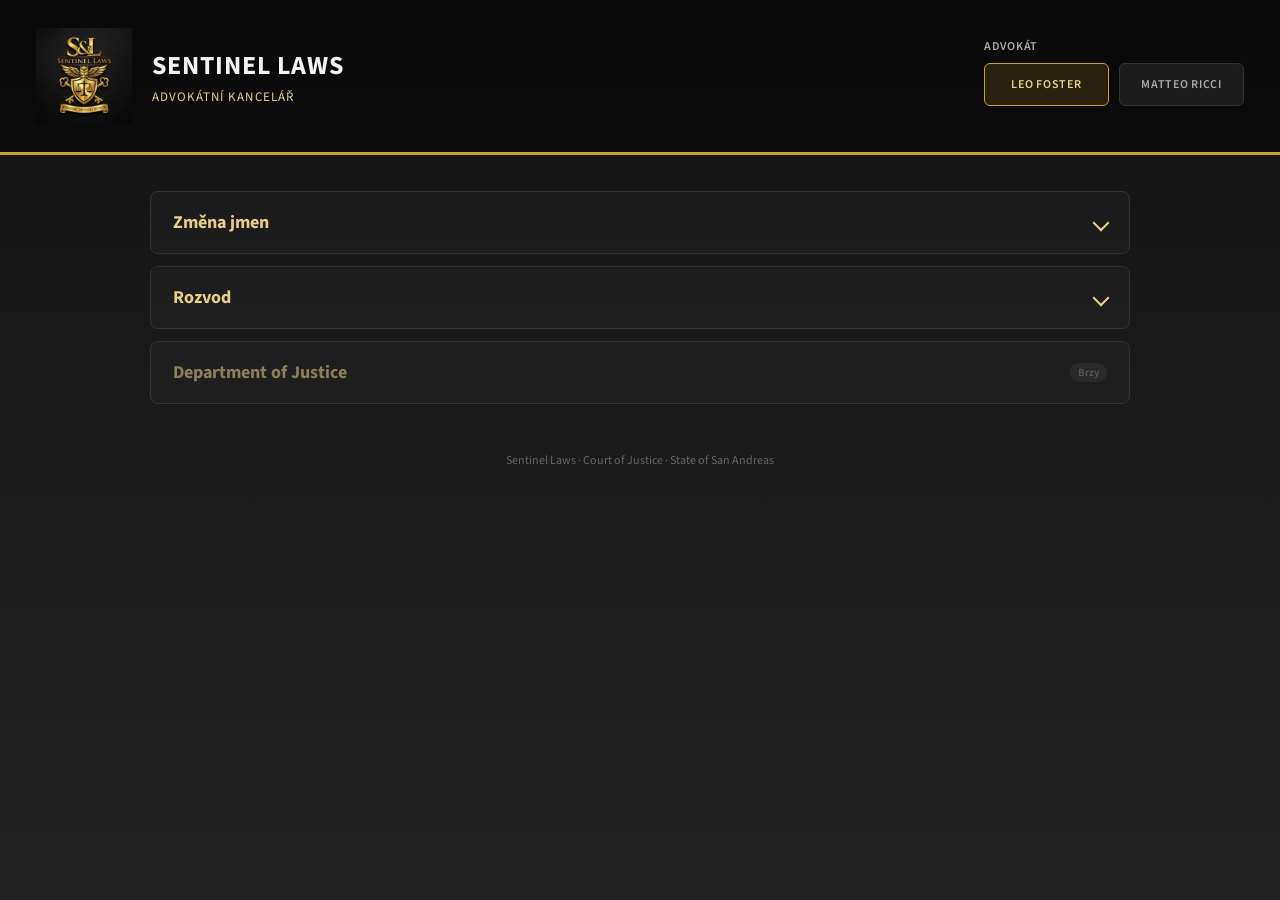
==== index.html @ 81c290f2 "Initial commit: Sentinel Laws court forms portal Co-authored-by: Cursor <cursoragent@cursor.com>" ====
<!DOCTYPE html>
<html lang="cs">
<head>
  <meta charset="UTF-8">
  <meta name="viewport" content="width=device-width, initial-scale=1.0">
  <title>Sentinel Laws — Formuláře</title>
  <link rel="stylesheet" href="portal.css">
</head>
<body class="portal">
  <header class="portal-header">
    <div class="portal-brand">
      <img class="portal-logo" src="sentinel-laws-logo.png" alt="Sentinel Laws">
      <div class="portal-brand-text">
        <h1>Sentinel Laws</h1>
        <p>Advokátní kancelář</p>
      </div>
    </div>

    <div class="portal-attorney">
      <label for="attorney-leo">Advokát</label>
      <div class="attorney-options">
        <label class="attorney-option">
          <input type="radio" name="attorney" id="attorney-leo" value="leo-foster">
          <span>Leo Foster</span>
        </label>
        <label class="attorney-option">
          <input type="radio" name="attorney" id="attorney-matteo" value="matteo-ricci">
          <span>Matteo Ricci</span>
        </label>
      </div>
    </div>
  </header>

  <main class="portal-main">
    <div class="category-list">
      <div class="category">
        <button type="button" class="category-toggle" aria-expanded="false" aria-controls="category-name-change">
          <span class="category-title">Změna jmen</span>
          <span class="category-chevron" aria-hidden="true"></span>
        </button>
        <div class="category-panel" id="category-name-change" hidden>
          <p>Formuláře pro podání žádosti o změnu jména u Okresního soudu státu San Andreas.</p>
          <div class="form-grid">
            <a class="form-card" href="nc100.html">
              <span class="form-code">NC-100</span>
              <strong>Petice o změnu jména</strong>
              <span>Hlavní žádost podávaná u soudu. Obsahuje údaje navrhovatele, požadovanou změnu jména a podpisy.</span>
            </a>

            <a class="form-card" href="nc110.html">
              <span class="form-code">NC-110</span>
              <strong>Příloha — údaje o osobě</strong>
              <span>Detailní informace o osobě, jejíž jméno se mění, včetně výpisu z trestního rejstříku.</span>
            </a>
          </div>
        </div>
      </div>

      <div class="category">
        <button type="button" class="category-toggle" aria-expanded="false" aria-controls="category-divorce">
          <span class="category-title">Rozvod</span>
          <span class="category-chevron" aria-hidden="true"></span>
        </button>
        <div class="category-panel" id="category-divorce" hidden>
          <p>Dohody o rozvodu manželství a vypořádání poměrů pro Okresní soud státu San Andreas.</p>
          <div class="form-grid">
            <a class="form-card" href="divorce.html">
              <span class="form-code">ROZVOD</span>
              <strong>Dohoda o rozvodu manželství</strong>
              <span>Kompletní dohoda manželů včetně péče o děti, majetku, výživného a podpisů u soudu.</span>
            </a>
          </div>
        </div>
      </div>

      <div class="category disabled">
        <button type="button" class="category-toggle" disabled aria-expanded="false">
          <span class="category-title">Department of Justice</span>
          <span class="coming-soon-badge">Brzy</span>
        </button>
      </div>
    </div>
  </main>
  <footer class="portal-footer">
    Sentinel Laws · Court of Justice · State of San Andreas
  </footer>

  <script src="portal.js"></script>
</body>
</html>
---- portal.css ----
@import url('https://fonts.googleapis.com/css2?family=Source+Sans+3:wght@400;500;600;700&display=swap');

:root {
  --portal-bg: #141414;
  --portal-panel: #1c1c1c;
  --portal-border: #333;
  --portal-gold: #c9a227;
  --portal-gold-soft: #e8d08a;
  --portal-text: #f2f2f2;
  --portal-muted: #aaa;
}

body.portal {
  margin: 0;
  min-height: 100vh;
  background: linear-gradient(180deg, #111 0%, #1a1a1a 40%, #222 100%);
  color: var(--portal-text);
  font-family: 'Source Sans 3', Arial, sans-serif;
}

.portal-header {
  display: flex;
  flex-wrap: wrap;
  align-items: center;
  justify-content: space-between;
  gap: 24px;
  padding: 28px 36px;
  border-bottom: 3px solid var(--portal-gold);
  background: rgba(0, 0, 0, 0.45);
}

.portal-brand {
  display: flex;
  align-items: center;
  gap: 20px;
}

.portal-logo {
  width: 96px;
  height: auto;
  object-fit: contain;
}

.portal-brand-text h1 {
  margin: 0;
  font-size: 26px;
  font-weight: 700;
  letter-spacing: 0.04em;
  text-transform: uppercase;
}

.portal-brand-text p {
  margin: 4px 0 0;
  color: var(--portal-gold-soft);
  font-size: 13px;
  letter-spacing: 0.08em;
  text-transform: uppercase;
}

.portal-attorney {
  min-width: 260px;
}

.portal-attorney label {
  display: block;
  margin-bottom: 8px;
  font-size: 12px;
  font-weight: 600;
  letter-spacing: 0.06em;
  text-transform: uppercase;
  color: var(--portal-muted);
}

.attorney-options {
  display: flex;
  gap: 10px;
}

.attorney-option {
  flex: 1;
  position: relative;
}

.attorney-option input {
  position: absolute;
  opacity: 0;
  pointer-events: none;
}

.attorney-option span {
  display: block;
  padding: 12px 16px;
  border: 1px solid var(--portal-border);
  border-radius: 6px;
  background: var(--portal-panel);
  text-align: center;
  font-weight: 600;
  cursor: pointer;
  transition: border-color 0.15s, background 0.15s, color 0.15s;
}

.attorney-option input:checked + span {
  border-color: var(--portal-gold);
  background: rgba(201, 162, 39, 0.15);
  color: var(--portal-gold-soft);
}

.attorney-option span:hover {
  border-color: #666;
}

.portal-main {
  max-width: 980px;
  margin: 0 auto;
  padding: 36px 24px 48px;
}

.category-list {
  display: flex;
  flex-direction: column;
  gap: 12px;
}

.category {
  border: 1px solid var(--portal-border);
  border-radius: 8px;
  background: rgba(255, 255, 255, 0.02);
  overflow: hidden;
}

.category-toggle {
  display: flex;
  align-items: center;
  justify-content: space-between;
  width: 100%;
  padding: 18px 22px;
  border: none;
  background: transparent;
  color: var(--portal-gold-soft);
  font: inherit;
  font-size: 18px;
  font-weight: 700;
  text-align: left;
  cursor: pointer;
  transition: background 0.15s;
}

.category-toggle:hover:not(:disabled) {
  background: rgba(201, 162, 39, 0.08);
}

.category-toggle[aria-expanded="true"] {
  background: rgba(201, 162, 39, 0.12);
  border-bottom: 1px solid var(--portal-border);
}

.category-toggle:disabled {
  opacity: 0.55;
  cursor: default;
}

.category-title {
  flex: 1;
}

.category-logo {
  width: 36px;
  height: 36px;
  margin-right: 14px;
  object-fit: contain;
  flex-shrink: 0;
}

.category-chevron {
  width: 10px;
  height: 10px;
  margin-left: 12px;
  border-right: 2px solid var(--portal-gold-soft);
  border-bottom: 2px solid var(--portal-gold-soft);
  transform: rotate(45deg);
  transition: transform 0.2s;
}

.category-toggle[aria-expanded="true"] .category-chevron {
  transform: rotate(-135deg);
  margin-top: 6px;
}

.category-panel {
  padding: 0 22px 22px;
}

.category-panel[hidden] {
  display: none;
}

.category-panel > p {
  margin: 16px 0 18px;
  color: var(--portal-muted);
  font-size: 14px;
}

.category.disabled .coming-soon-badge {
  margin-left: 12px;
}

.portal-section {
  margin-bottom: 36px;
}

.portal-section h2 {
  margin: 0 0 6px;
  font-size: 20px;
  font-weight: 700;
  color: var(--portal-gold-soft);
}

.portal-section > p {
  margin: 0 0 18px;
  color: var(--portal-muted);
  font-size: 14px;
}

.form-grid {
  display: grid;
  grid-template-columns: repeat(auto-fit, minmax(280px, 1fr));
  gap: 16px;
}

.form-card {
  display: block;
  padding: 20px 22px;
  border: 1px solid var(--portal-border);
  border-radius: 8px;
  background: rgba(255, 255, 255, 0.03);
  text-decoration: none;
  color: inherit;
  transition: border-color 0.15s, transform 0.15s, background 0.15s;
}

.form-card:hover {
  border-color: var(--portal-gold);
  background: rgba(201, 162, 39, 0.08);
  transform: translateY(-2px);
}

.form-card .form-code {
  display: inline-block;
  margin-bottom: 8px;
  padding: 3px 8px;
  border-radius: 4px;
  background: rgba(201, 162, 39, 0.2);
  color: var(--portal-gold-soft);
  font-size: 11px;
  font-weight: 700;
  letter-spacing: 0.05em;
}

.form-card strong {
  display: block;
  margin-bottom: 6px;
  font-size: 16px;
}

.form-card span {
  color: var(--portal-muted);
  font-size: 13px;
  line-height: 1.45;
}

.portal-section.coming-soon {
  opacity: 0.55;
}

.coming-soon-badge {
  display: inline-block;
  margin-left: 8px;
  padding: 2px 8px;
  border-radius: 999px;
  background: #333;
  color: #888;
  font-size: 11px;
  font-weight: 600;
  vertical-align: middle;
}

.portal-footer {
  max-width: 980px;
  margin: 0 auto;
  padding: 0 24px 32px;
  color: #666;
  font-size: 12px;
  text-align: center;
}
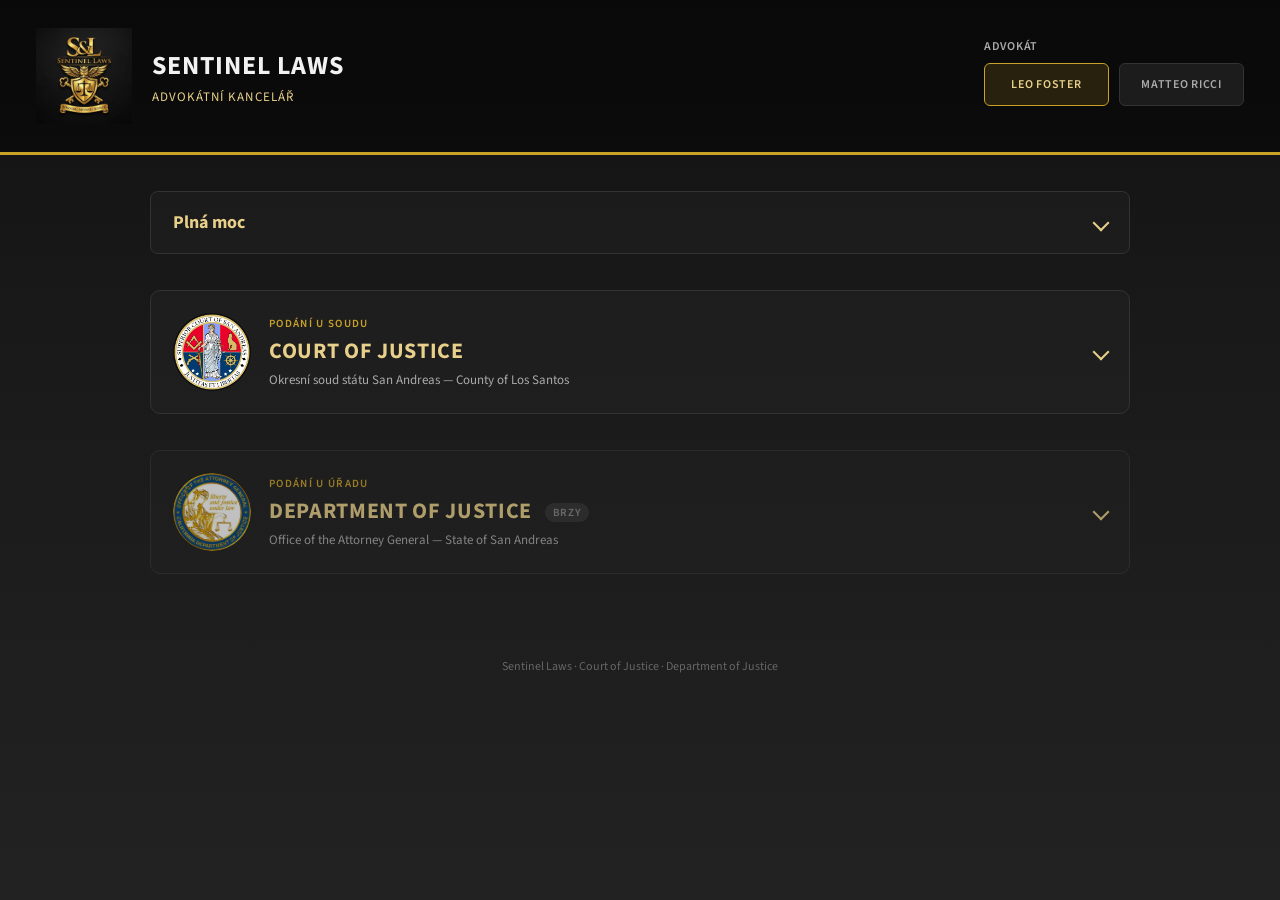
==== commit be456d32: "update" ====
--- a/index.html
+++ b/index.html
@@ -32,57 +32,100 @@
   </header>
 
   <main class="portal-main">
-    <div class="category-list">
-      <div class="category">
-        <button type="button" class="category-toggle" aria-expanded="false" aria-controls="category-name-change">
-          <span class="category-title">Změna jmen</span>
-          <span class="category-chevron" aria-hidden="true"></span>
-        </button>
-        <div class="category-panel" id="category-name-change" hidden>
-          <p>Formuláře pro podání žádosti o změnu jména u Okresního soudu státu San Andreas.</p>
-          <div class="form-grid">
-            <a class="form-card" href="nc100.html">
-              <span class="form-code">NC-100</span>
-              <strong>Petice o změnu jména</strong>
-              <span>Hlavní žádost podávaná u soudu. Obsahuje údaje navrhovatele, požadovanou změnu jména a podpisy.</span>
-            </a>
-
-            <a class="form-card" href="nc110.html">
-              <span class="form-code">NC-110</span>
-              <strong>Příloha — údaje o osobě</strong>
-              <span>Detailní informace o osobě, jejíž jméno se mění, včetně výpisu z trestního rejstříku.</span>
-            </a>
+    <section class="portal-section">
+      <div class="category-list">
+        <div class="category">
+          <button type="button" class="category-toggle" aria-expanded="false" aria-controls="category-poa">
+            <span class="category-title">Plná moc</span>
+            <span class="category-chevron" aria-hidden="true"></span>
+          </button>
+          <div class="category-panel" id="category-poa" hidden>
+            <p>Obecná plná moc, kterou klient uděluje kanceláři Sentinel Laws oprávnění zastupovat jej ve všech právních věcech.</p>
+            <div class="form-grid">
+              <a class="form-card" href="pm100.html">
+                <span class="form-code">PM-100</span>
+                <strong>Plná moc k zastupování</strong>
+                <span>Klient souhlasí, aby advokát jednal jeho jménem před soudem, policií, DOJ i ostatními úřady.</span>
+              </a>
+            </div>
           </div>
         </div>
       </div>
+    </section>
 
-      <div class="category">
-        <button type="button" class="category-toggle" aria-expanded="false" aria-controls="category-divorce">
-          <span class="category-title">Rozvod</span>
-          <span class="category-chevron" aria-hidden="true"></span>
-        </button>
-        <div class="category-panel" id="category-divorce" hidden>
-          <p>Dohody o rozvodu manželství a vypořádání poměrů pro Okresní soud státu San Andreas.</p>
-          <div class="form-grid">
-            <a class="form-card" href="divorce.html">
-              <span class="form-code">ROZVOD</span>
-              <strong>Dohoda o rozvodu manželství</strong>
-              <span>Kompletní dohoda manželů včetně péče o děti, majetku, výživného a podpisů u soudu.</span>
-            </a>
+    <section class="authority-block">
+      <button type="button" class="authority-toggle" aria-expanded="false" aria-controls="authority-coj">
+        <img class="authority-logo" src="court-seal.png" alt="">
+        <div class="authority-copy">
+          <p class="authority-kicker">Podání u soudu</p>
+          <h2>Court of Justice</h2>
+          <p>Okresní soud státu San Andreas — County of Los Santos</p>
+        </div>
+        <span class="category-chevron" aria-hidden="true"></span>
+      </button>
+      <div class="authority-panel" id="authority-coj" hidden>
+        <div class="category-list">
+          <div class="category">
+            <button type="button" class="category-toggle" aria-expanded="false" aria-controls="category-name-change">
+              <span class="category-title">Změna jmen</span>
+              <span class="category-chevron" aria-hidden="true"></span>
+            </button>
+            <div class="category-panel" id="category-name-change" hidden>
+              <p>Formuláře pro podání žádosti o změnu jména u Okresního soudu státu San Andreas.</p>
+              <div class="form-grid">
+                <a class="form-card" href="nc100.html">
+                  <span class="form-code">NC-100</span>
+                  <strong>Petice o změnu jména</strong>
+                  <span>Hlavní žádost podávaná u soudu. Obsahuje údaje navrhovatele, požadovanou změnu jména a podpisy.</span>
+                </a>
+
+                <a class="form-card" href="nc110.html">
+                  <span class="form-code">NC-110</span>
+                  <strong>Příloha — údaje o osobě</strong>
+                  <span>Detailní informace o osobě, jejíž jméno se mění, včetně výpisu z trestního rejstříku.</span>
+                </a>
+              </div>
+            </div>
+          </div>
+
+          <div class="category">
+            <button type="button" class="category-toggle" aria-expanded="false" aria-controls="category-divorce">
+              <span class="category-title">Rozvod</span>
+              <span class="category-chevron" aria-hidden="true"></span>
+            </button>
+            <div class="category-panel" id="category-divorce" hidden>
+              <p>Dohody o rozvodu manželství a vypořádání poměrů pro Okresní soud státu San Andreas.</p>
+              <div class="form-grid">
+                <a class="form-card" href="divorce.html">
+                  <span class="form-code">ROZVOD</span>
+                  <strong>Dohoda o rozvodu manželství</strong>
+                  <span>Kompletní dohoda manželů včetně péče o děti, majetku, výživného a podpisů u soudu.</span>
+                </a>
+              </div>
+            </div>
           </div>
         </div>
       </div>
+    </section>
 
-      <div class="category disabled">
-        <button type="button" class="category-toggle" disabled aria-expanded="false">
-          <span class="category-title">Department of Justice</span>
-          <span class="coming-soon-badge">Brzy</span>
-        </button>
+    <section class="authority-block coming-soon">
+      <button type="button" class="authority-toggle" aria-expanded="false" aria-controls="authority-doj">
+        <img class="authority-logo" src="doj-logo.png" alt="">
+        <div class="authority-copy">
+          <p class="authority-kicker">Podání u úřadu</p>
+          <h2>Department of Justice <span class="coming-soon-badge">Brzy</span></h2>
+          <p>Office of the Attorney General — State of San Andreas</p>
+        </div>
+        <span class="category-chevron" aria-hidden="true"></span>
+      </button>
+      <div class="authority-panel" id="authority-doj" hidden>
+        <p class="authority-empty">Formuláře podávané u Department of Justice budou doplněny.</p>
       </div>
-    </div>
+    </section>
   </main>
+
   <footer class="portal-footer">
-    Sentinel Laws · Court of Justice · State of San Andreas
+    Sentinel Laws · Court of Justice · Department of Justice
   </footer>
 
   <script src="portal.js"></script>
--- a/portal.css
+++ b/portal.css
@@ -221,6 +221,112 @@
   font-size: 14px;
 }
 
+.authority-block {
+  margin-top: 8px;
+  margin-bottom: 36px;
+  padding: 18px 22px;
+  border: 1px solid var(--portal-border);
+  border-radius: 10px;
+  background: rgba(255, 255, 255, 0.02);
+}
+
+.authority-toggle {
+  display: flex;
+  align-items: center;
+  gap: 18px;
+  width: 100%;
+  margin: 0;
+  padding: 4px 0;
+  border: none;
+  background: transparent;
+  color: inherit;
+  font: inherit;
+  text-align: left;
+  cursor: pointer;
+}
+
+.authority-toggle:hover .authority-logo {
+  transform: scale(1.06);
+  box-shadow: 0 0 0 3px rgba(201, 162, 39, 0.45);
+}
+
+.authority-toggle[aria-expanded="true"] .authority-logo {
+  box-shadow: 0 0 0 3px rgba(201, 162, 39, 0.55);
+}
+
+.authority-toggle .category-chevron {
+  margin-left: auto;
+}
+
+.authority-toggle[aria-expanded="true"] .category-chevron {
+  transform: rotate(-135deg);
+  margin-top: 6px;
+}
+
+.authority-copy {
+  min-width: 0;
+  flex: 1;
+}
+
+.authority-logo {
+  width: 78px;
+  height: 78px;
+  object-fit: contain;
+  flex-shrink: 0;
+  background: #0d0d0d;
+  border-radius: 50%;
+  pointer-events: none;
+  transition: transform 0.15s, box-shadow 0.15s;
+}
+
+.authority-panel {
+  margin-top: 16px;
+  padding-top: 16px;
+  border-top: 1px solid var(--portal-border);
+}
+
+.authority-panel[hidden] {
+  display: none;
+}
+
+.authority-kicker {
+  margin: 0 0 4px;
+  font-size: 11px;
+  font-weight: 600;
+  letter-spacing: 0.12em;
+  text-transform: uppercase;
+  color: var(--portal-gold);
+}
+
+.authority-copy h2 {
+  margin: 0;
+  font-size: 22px;
+  font-weight: 700;
+  letter-spacing: 0.03em;
+  text-transform: uppercase;
+  color: var(--portal-gold-soft);
+}
+
+.authority-copy p:not(.authority-kicker) {
+  margin: 4px 0 0;
+  color: var(--portal-muted);
+  font-size: 13px;
+}
+
+.authority-empty {
+  margin: 0;
+  color: var(--portal-muted);
+  font-size: 14px;
+}
+
+.authority-block.coming-soon {
+  opacity: 0.72;
+}
+
+.authority-block .category-list {
+  gap: 10px;
+}
+
 .form-grid {
   display: grid;
   grid-template-columns: repeat(auto-fit, minmax(280px, 1fr));
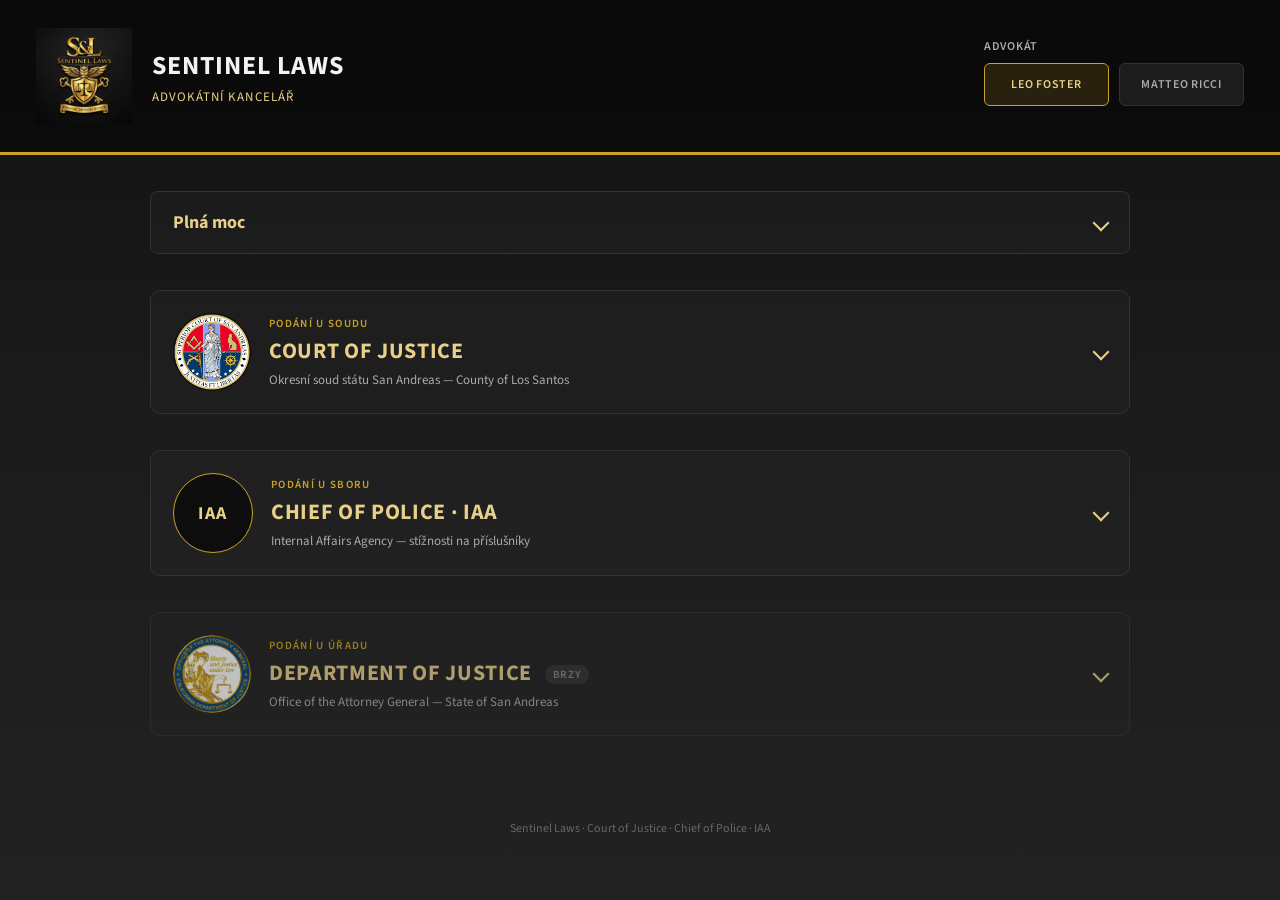
==== commit e5f9c631: "další formuláře" ====
--- a/index.html
+++ b/index.html
@@ -4,7 +4,7 @@
   <meta charset="UTF-8">
   <meta name="viewport" content="width=device-width, initial-scale=1.0">
   <title>Sentinel Laws — Formuláře</title>
-  <link rel="stylesheet" href="portal.css">
+  <link rel="stylesheet" href="portal.css?v=3">
 </head>
 <body class="portal">
   <header class="portal-header">
@@ -55,7 +55,7 @@
 
     <section class="authority-block">
       <button type="button" class="authority-toggle" aria-expanded="false" aria-controls="authority-coj">
-        <img class="authority-logo" src="court-seal.png" alt="">
+        <img class="authority-logo" src="court-seal.png" width="78" height="78" alt="">
         <div class="authority-copy">
           <p class="authority-kicker">Podání u soudu</p>
           <h2>Court of Justice</h2>
@@ -104,13 +104,62 @@
               </div>
             </div>
           </div>
+
+          <div class="category">
+            <button type="button" class="category-toggle" aria-expanded="false" aria-controls="category-bail">
+              <span class="category-title">Kauce</span>
+              <span class="category-chevron" aria-hidden="true"></span>
+            </button>
+            <div class="category-panel" id="category-bail" hidden>
+              <p>Návrhy na propuštění obviněného na kauci a na stanovení její výše u Okresního soudu státu San Andreas.</p>
+              <div class="form-grid">
+                <a class="form-card" href="ka100.html">
+                  <span class="form-code">KA-100</span>
+                  <strong>Návrh na propuštění na kauci</strong>
+                  <span>Žádost o stanovení kauce podle Penal Code, včetně výpisu všech obvinění vedených proti osobě.</span>
+                </a>
+              </div>
+            </div>
+          </div>
+        </div>
+      </div>
+    </section>
+
+    <section class="authority-block">
+      <button type="button" class="authority-toggle" aria-expanded="false" aria-controls="authority-iaa">
+        <span class="authority-mark">IAA</span>
+        <div class="authority-copy">
+          <p class="authority-kicker">Podání u sboru</p>
+          <h2>Chief of Police · IAA</h2>
+          <p>Internal Affairs Agency — stížnosti na příslušníky</p>
+        </div>
+        <span class="category-chevron" aria-hidden="true"></span>
+      </button>
+      <div class="authority-panel" id="authority-iaa" hidden>
+        <div class="category-list">
+          <div class="category">
+            <button type="button" class="category-toggle" aria-expanded="false" aria-controls="category-complaint">
+              <span class="category-title">Stížnost na příslušníka</span>
+              <span class="category-chevron" aria-hidden="true"></span>
+            </button>
+            <div class="category-panel" id="category-complaint" hidden>
+              <p>Stížnost na jednání příslušníka podávaná Chief of Police nebo Internal Affairs Agency. Nespadá pod Department of Justice.</p>
+              <div class="form-grid">
+                <a class="form-card" href="st100.html">
+                  <span class="form-code">ST-100</span>
+                  <strong>Stížnost na příslušníka</strong>
+                  <span>Údaje o sboru a odznaku, poškozená osoba, popis události a porušené paragrafy.</span>
+                </a>
+              </div>
+            </div>
+          </div>
         </div>
       </div>
     </section>
 
     <section class="authority-block coming-soon">
       <button type="button" class="authority-toggle" aria-expanded="false" aria-controls="authority-doj">
-        <img class="authority-logo" src="doj-logo.png" alt="">
+        <img class="authority-logo" src="doj-logo.png" width="78" height="78" alt="">
         <div class="authority-copy">
           <p class="authority-kicker">Podání u úřadu</p>
           <h2>Department of Justice <span class="coming-soon-badge">Brzy</span></h2>
@@ -125,9 +174,9 @@
   </main>
 
   <footer class="portal-footer">
-    Sentinel Laws · Court of Justice · Department of Justice
+    Sentinel Laws · Court of Justice · Chief of Police · IAA
   </footer>
 
-  <script src="portal.js"></script>
+  <script src="portal.js?v=3"></script>
 </body>
 </html>
--- a/portal.css
+++ b/portal.css
@@ -228,6 +228,7 @@
   border: 1px solid var(--portal-border);
   border-radius: 10px;
   background: rgba(255, 255, 255, 0.02);
+  overflow: hidden;
 }
 
 .authority-toggle {
@@ -271,12 +272,41 @@
 .authority-logo {
   width: 78px;
   height: 78px;
+  max-width: 78px;
+  max-height: 78px;
   object-fit: contain;
   flex-shrink: 0;
   background: #0d0d0d;
   border-radius: 50%;
   pointer-events: none;
   transition: transform 0.15s, box-shadow 0.15s;
+}
+
+.authority-mark {
+  display: flex;
+  align-items: center;
+  justify-content: center;
+  width: 78px;
+  height: 78px;
+  flex-shrink: 0;
+  border: 1px solid var(--portal-gold);
+  border-radius: 50%;
+  background: #0d0d0d;
+  color: var(--portal-gold-soft);
+  font-size: 18px;
+  font-weight: 700;
+  letter-spacing: 0.08em;
+  pointer-events: none;
+  transition: transform 0.15s, box-shadow 0.15s;
+}
+
+.authority-toggle:hover .authority-mark,
+.authority-toggle[aria-expanded="true"] .authority-mark {
+  box-shadow: 0 0 0 3px rgba(201, 162, 39, 0.45);
+}
+
+.authority-toggle:hover .authority-mark {
+  transform: scale(1.06);
 }
 
 .authority-panel {
